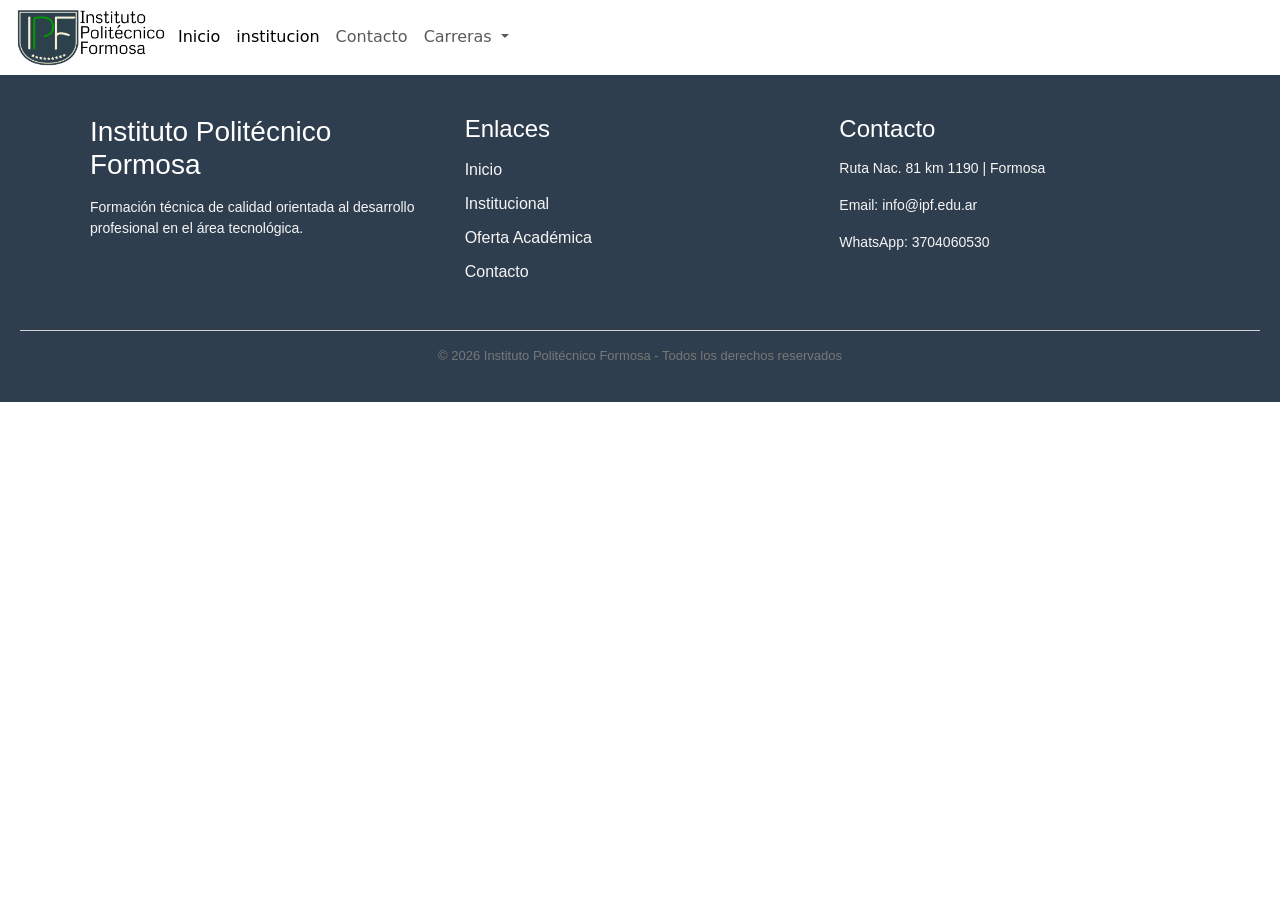
==== carreras.html @ 8bd0d52d "feat(all) contrui las estructuras base de las paginas y las enlace entre ellas" ====
<!doctype html>
<html lang="en">
  <head>
    <meta charset="UTF-8" />
    <meta name="viewport" content="width=device-width, initial-scale=1.0" />
    <link
      rel="shortcut icon"
      href="/assets/img/logo_institucional.png"
      type="image/x-icon"
    />
    <link
      href="https://cdn.jsdelivr.net/npm/bootstrap@5.3.8/dist/css/bootstrap.min.css"
      rel="stylesheet"
      integrity="sha384-sRIl4kxILFvY47J16cr9ZwB07vP4J8+LH7qKQnuqkuIAvNWLzeN8tE5YBujZqJLB"
      crossorigin="anonymous"
    />
    <link rel="stylesheet" href="/assets/css/style.css"> <!-- estilos generales -->
    <link rel="stylesheet" href="/assets/css/carreras.css" /> <!-- estilos propios-->
    <title>IPF</title>
  </head>
  <body>
    <!--================== header desarrollo ================-->
    <header class="header">
      <nav class="navbar navbar-expand-lg bg-body-tertiary">
        <div class="container-fluid d-flex justify-content-lg-center w-100 bg">
          <div class="content-nav-img w-25 mx-1">
            <img src="/assets/img/logo.png" alt="logo IPF" class="w-100" />
          </div>
          <button
            class="navbar-toggler"
            type="button"
            data-bs-toggle="collapse"
            data-bs-target="#navbarNavDropdown"
            aria-controls="navbarNavDropdown"
            aria-expanded="false"
            aria-label="Toggle navigation"
          >
            <span class="navbar-toggler-icon"></span>
          </button>
          <div class="collapse navbar-collapse" id="navbarNavDropdown">
            <ul class="navbar-nav">
              <li class="nav-item">
                <a
                  class="nav-link active"
                  aria-current="page"
                  href="/index.html"
                  >Inicio</a
                >
              </li>
              <li class="nav-item">
                <a
                  class="nav-link active"
                  aria-current="page"
                  href="institucional.html"
                  >institucion</a
                >
              </li>
              <li class="nav-item">
                <a class="nav-link" href="#">Contacto</a>
              </li>
              <li class="nav-item dropdown">
                <a
                  class="nav-link dropdown-toggle"
                  href="#"
                  role="button"
                  data-bs-toggle="dropdown"
                  aria-expanded="false"
                >
                  Carreras
                </a>
                <ul class="dropdown-menu">
                  <li>
                    <a class="dropdown-item" href="#"
                      >Tecnicatura Superior de Desarrollo de Software
                      Multiplataforma</a
                    >
                  </li>
                  <li>
                    <a class="dropdown-item" href="#"
                      >Tecnicatura Superior en quimica industrial
                    </a>
                  </li>
                  <li>
                    <a class="dropdown-item" href="#"
                      >Tecnicatura Superior en Mecatronica</a
                    >
                  </li>
                  <li>
                    <a class="dropdown-item" href="#"
                      >Tecnicatura Superior en Telecomunicaciones</a
                    >
                  </li>
                </ul>
              </li>
            </ul>
          </div>
        </div>
      </nav>
    </header>

    <!--================== header desarrollo ================-->
    <main class="main"></main>

    <!--================== header desarrollo ================-->
    <footer class="footer">
      <div class="footer-container d-flex justify-content-between flex-wrap gap-4">
        <!-- Columna 1 -->
        <div class="footer-col">
          <h3>Instituto Politécnico Formosa</h3>
          <p>
            Formación técnica de calidad orientada al desarrollo profesional en
            el área tecnológica.
          </p>
        </div>

        <!-- Columna 2 -->
        <div class="footer-col">
          <h4>Enlaces</h4>
          <ul>
            <li><a href="#">Inicio</a></li>
            <li><a href="#">Institucional</a></li>
            <li><a href="#">Oferta Académica</a></li>
            <li><a href="#">Contacto</a></li>
          </ul>
        </div>

        <!-- Columna 3 -->
        <div class="footer-col">
          <h4>Contacto</h4>
          <p>Ruta Nac. 81 km 1190 | Formosa</p>
          <p>Email: info@ipf.edu.ar</p>
          <p>WhatsApp: 3704060530</p>
        </div>
      </div>

      <div class="footer-bottom">
        <p>
          © 2026 Instituto Politécnico Formosa - Todos los derechos reservados
        </p>
      </div>
    </footer>
    <script
      src="https://cdn.jsdelivr.net/npm/bootstrap@5.3.8/dist/js/bootstrap.bundle.min.js"
      integrity="sha384-FKyoEForCGlyvwx9Hj09JcYn3nv7wiPVlz7YYwJrWVcXK/BmnVDxM+D2scQbITxI"
      crossorigin="anonymous"
    ></script>
  </body>
</html>
---- assets/css/style.css ----
:root {
  /* === COLORES PRINCIPALES === */

  /* Azul institucional (logo / textos importantes) */
    --color-primary: #2F3E4E;

    /* Verde institucional (acento principal) */
    --color-secondary: #00A859;

    /* Verde claro (detalles / hover / decoraciones) */
    --color-accent: #6CC24A;

    /* Turquesa (barra superior / info) */
    --color-info: #168A8A;


    /* === COLORES NEUTROS === */

    /* Fondo principal */
    --color-bg: #FFFFFF;

    /* Fondo secciones */
    --color-bg-light: #F5F5F5;

    /* Bordes / separadores */
    --color-border: #D1D1D1;

    /* Texto principal */
    --color-text: #444444;

    /* Texto secundario */
    --color-text-light: #777777;


    /* === TIPOGRAFÍA === */

    --font-title: 'Montserrat', sans-serif;
    --font-text: 'Open Sans', sans-serif;


    /* === SOMBRAS === */

    --shadow-soft: 0 2px 8px rgba(0, 0, 0, 0.08);
    --shadow-medium: 0 4px 12px rgba(0, 0, 0, 0.12);


    /* === TRANSICIONES === */

    --transition: all 0.3s ease;
}

*{
  padding: 0;
  margin: 0;
  box-sizing: border-box;
}

body{
  background-color: var(--color-bg);
  min-height: 100dvh;
}

/*estilos del header*/

.header{
  background-color: var(--color-bg) !important;
}

.navbar{
  background-color: transparent !important;
}

.content-nav-img {
  width: 20%;
  max-width: 150px;
  min-width: 100px;
}

.content-nav-img img {
  width: 100%;
}
/*estilos al footer*/
.footer {
  background-color: var(--color-primary);
  color: var(--color-bg);
  padding: 40px 20px 20px;
  font-family: var(--font-text);
}

.footer-container {
  max-width: 1100px;
  margin: auto;
}

.footer-col {
  flex: 1 1 150px;
}


.footer-col img{
  width: 80%;
}

.footer-col h3,
.footer-col h4 {
  font-family: var(--font-title);
  margin-bottom: 15px;
}

.footer-col p {
  font-size: 14px;
  color: var(--color-bg-light);
}

.footer-col ul {
  list-style: none;
  padding: 0;
}

.footer-col ul li {
  margin-bottom: 10px;
}

.footer-col ul li a {
  color: var(--color-bg-light);
  text-decoration: none;
  transition: var(--transition);
}

.footer-col ul li a:hover {
  color: var(--color-secondary);
}

.footer-bottom {
  border-top: 1px solid var(--color-border);
  margin-top: 30px;
  padding-top: 15px;
  text-align: center;
  font-size: 13px;
  color: var(--color-text-light);
}
---- assets/css/carreras.css ----
:root {
  /* === COLORES PRINCIPALES === */

  /* Azul institucional (logo / textos importantes) */
    --color-primary: #2F3E4E;

    /* Verde institucional (acento principal) */
    --color-secondary: #00A859;

    /* Verde claro (detalles / hover / decoraciones) */
    --color-accent: #6CC24A;

    /* Turquesa (barra superior / info) */
    --color-info: #168A8A;


    /* === COLORES NEUTROS === */

    /* Fondo principal */
    --color-bg: #FFFFFF;

    /* Fondo secciones */
    --color-bg-light: #F5F5F5;

    /* Bordes / separadores */
    --color-border: #D1D1D1;

    /* Texto principal */
    --color-text: #444444;

    /* Texto secundario */
    --color-text-light: #777777;


    /* === TIPOGRAFÍA === */

    --font-title: 'Montserrat', sans-serif;
    --font-text: 'Open Sans', sans-serif;


    /* === SOMBRAS === */

    --shadow-soft: 0 2px 8px rgba(0, 0, 0, 0.08);
    --shadow-medium: 0 4px 12px rgba(0, 0, 0, 0.12);


    /* === TRANSICIONES === */

    --transition: all 0.3s ease;
}
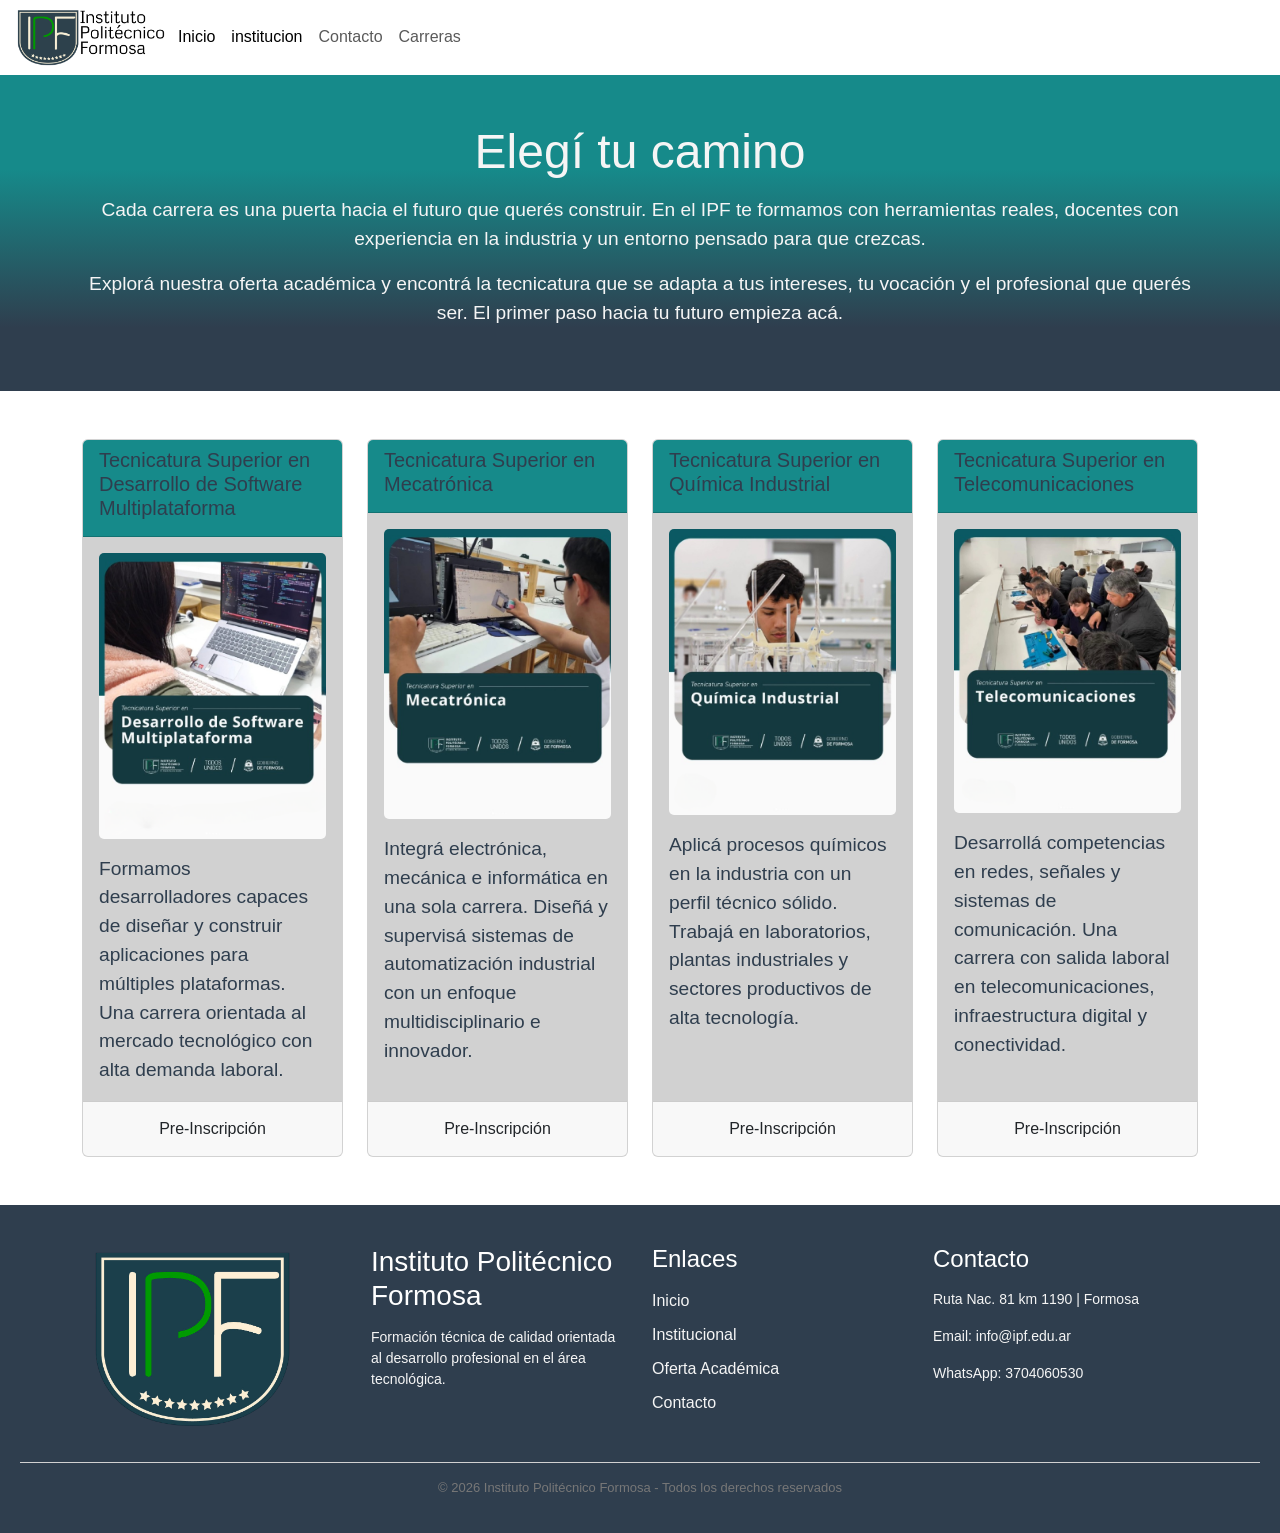
==== commit a884600d: "feat(carreras.html) se creo dos secciones -> carta de inzpiracion y 4 cartas de pre-inscripcion" ====
--- a/carreras.html
+++ b/carreras.html
@@ -14,8 +14,10 @@
       integrity="sha384-sRIl4kxILFvY47J16cr9ZwB07vP4J8+LH7qKQnuqkuIAvNWLzeN8tE5YBujZqJLB"
       crossorigin="anonymous"
     />
-    <link rel="stylesheet" href="/assets/css/style.css"> <!-- estilos generales -->
-    <link rel="stylesheet" href="/assets/css/carreras.css" /> <!-- estilos propios-->
+    <link rel="stylesheet" href="/assets/css/style.css" />
+    <!-- estilos generales -->
+    <link rel="stylesheet" href="/assets/css/carreras.css" />
+    <!-- estilos propios-->
     <title>IPF</title>
   </head>
   <body>
@@ -56,41 +58,10 @@
                 >
               </li>
               <li class="nav-item">
-                <a class="nav-link" href="#">Contacto</a>
-              </li>
-              <li class="nav-item dropdown">
-                <a
-                  class="nav-link dropdown-toggle"
-                  href="#"
-                  role="button"
-                  data-bs-toggle="dropdown"
-                  aria-expanded="false"
-                >
-                  Carreras
-                </a>
-                <ul class="dropdown-menu">
-                  <li>
-                    <a class="dropdown-item" href="#"
-                      >Tecnicatura Superior de Desarrollo de Software
-                      Multiplataforma</a
-                    >
-                  </li>
-                  <li>
-                    <a class="dropdown-item" href="#"
-                      >Tecnicatura Superior en quimica industrial
-                    </a>
-                  </li>
-                  <li>
-                    <a class="dropdown-item" href="#"
-                      >Tecnicatura Superior en Mecatronica</a
-                    >
-                  </li>
-                  <li>
-                    <a class="dropdown-item" href="#"
-                      >Tecnicatura Superior en Telecomunicaciones</a
-                    >
-                  </li>
-                </ul>
+                <a class="nav-link" href="contacto.html">Contacto</a>
+              </li>
+              <li class="nav-item">
+                <a class="nav-link" href="carreras.html">Carreras</a>
               </li>
             </ul>
           </div>
@@ -99,12 +70,129 @@
     </header>
 
     <!--================== header desarrollo ================-->
-    <main class="main"></main>
+    <main class="main">
+      <section class="bienvenida-carreras py-5 w-100">
+        <div class="container text-center w-100">
+          <h2>Elegí tu camino</h2>
+          <p class="lead mt-3">
+            Cada carrera es una puerta hacia el futuro que querés construir. En
+            el IPF te formamos con herramientas reales, docentes con experiencia
+            en la industria y un entorno pensado para que crezcas.
+          </p>
+          <p class="mt-2">
+            Explorá nuestra oferta académica y encontrá la tecnicatura que se
+            adapta a tus intereses, tu vocación y el profesional que querés ser.
+            El primer paso hacia tu futuro empieza acá.
+          </p>
+        </div>
+      </section>
+
+<section class="tarjetas-inscripcion py-5">
+  <div class="container">
+    <div class="row g-4 justify-content-center">
+
+      <!-- Card 1 - Software -->
+      <div class="col-md-3">
+        <div class="card h-100">
+          <div class="card-header">
+            <h5>Tecnicatura Superior en Desarrollo de Software Multiplataforma</h5>
+          </div>
+          <div class="card-body">
+            <div class="cont-img-card">
+              <img src="/assets/img/tarjeta4-softaware.PNG" class="w-100" alt="Imagen carrera Software">
+            </div>
+            <p class="card-text mt-3">
+              Formamos desarrolladores capaces de diseñar y construir aplicaciones
+              para múltiples plataformas. Una carrera orientada al mercado tecnológico
+              con alta demanda laboral.
+            </p>
+          </div>
+          <div class="card-footer">
+            <a href="#" class="btn w-100">Pre-Inscripción</a>
+          </div>
+        </div>
+      </div>
+
+      <!-- Card 2 - Mecatrónica -->
+      <div class="col-md-3">
+        <div class="card h-100">
+          <div class="card-header">
+            <h5>Tecnicatura Superior en Mecatrónica</h5>
+          </div>
+          <div class="card-body">
+            <div class="cont-img-card">
+              <img src="/assets/img/tarjeta2-mecatronica.PNG" class="w-100" alt="Imagen carrera Mecatrónica">
+            </div>
+            <p class="card-text mt-3">
+              Integrá electrónica, mecánica e informática en una sola carrera.
+              Diseñá y supervisá sistemas de automatización industrial con un
+              enfoque multidisciplinario e innovador.
+            </p>
+          </div>
+          <div class="card-footer">
+            <a href="#" class="btn w-100">Pre-Inscripción</a>
+          </div>
+        </div>
+      </div>
+
+      <!-- Card 3 - Química -->
+      <div class="col-md-3">
+        <div class="card h-100">
+          <div class="card-header">
+            <h5>Tecnicatura Superior en Química Industrial</h5>
+          </div>
+          <div class="card-body">
+            <div class="cont-img-card">
+              <img src="/assets/img/tarjeta3-quimica.PNG" class="w-100" alt="Imagen carrera Química Industrial">
+            </div>
+            <p class="card-text mt-3">
+              Aplicá procesos químicos en la industria con un perfil técnico
+              sólido. Trabajá en laboratorios, plantas industriales y sectores
+              productivos de alta tecnología.
+            </p>
+          </div>
+          <div class="card-footer">
+            <a href="#" class="btn w-100">Pre-Inscripción</a>
+          </div>
+        </div>
+      </div>
+
+      <!-- Card 4 - Telecomunicaciones -->
+      <div class="col-md-3">
+        <div class="card h-100">
+          <div class="card-header">
+            <h5>Tecnicatura Superior en Telecomunicaciones</h5>
+          </div>
+          <div class="card-body">
+            <div class="cont-img-card">
+              <img src="/assets/img/tarjeta1-teleco.PNG" class="w-100" alt="Imagen carrera Telecomunicaciones">
+            </div>
+            <p class="card-text mt-3">
+              Desarrollá competencias en redes, señales y sistemas de comunicación.
+              Una carrera con salida laboral en telecomunicaciones, infraestructura
+              digital y conectividad.
+            </p>
+          </div>
+          <div class="card-footer">
+            <a href="#" class="btn w-100">Pre-Inscripción</a>
+          </div>
+        </div>
+      </div>
+
+    </div>
+  </div>
+</section>
+    </main>
 
     <!--================== header desarrollo ================-->
     <footer class="footer">
-      <div class="footer-container d-flex justify-content-between flex-wrap gap-4">
+      <div
+        class="footer-container d-flex justify-content-between flex-wrap gap-4"
+      >
         <!-- Columna 1 -->
+        <div class="footer-col">
+          <img src="/assets/img/logo_institucional.png" alt="logo ipf" />
+        </div>
         <div class="footer-col">
           <h3>Instituto Politécnico Formosa</h3>
           <p>
--- a/assets/css/style.css
+++ b/assets/css/style.css
@@ -13,7 +13,7 @@
     /* Turquesa (barra superior / info) */
     --color-info: #168A8A;
 
-
+    --color-complementary: #fbedd4;
     /* === COLORES NEUTROS === */
 
     /* Fondo principal */
@@ -53,6 +53,7 @@
   padding: 0;
   margin: 0;
   box-sizing: border-box;
+  font-family: var(--font-text);
 }
 
 body{
@@ -64,10 +65,17 @@
 
 .header{
   background-color: var(--color-bg) !important;
+  position: sticky;
+  top: 0;
+  z-index: 1;
 }
 
 .navbar{
   background-color: transparent !important;
+}
+
+ul li a:hover{
+    color: var(--color-secondary) !important;
 }
 
 .content-nav-img {
--- a/assets/css/carreras.css
+++ b/assets/css/carreras.css
@@ -31,7 +31,7 @@
     /* Texto secundario */
     --color-text-light: #777777;
 
-
+    --color-complementary: #fbedd4;
     /* === TIPOGRAFÍA === */
 
     --font-title: 'Montserrat', sans-serif;
@@ -48,3 +48,40 @@
 
     --transition: all 0.3s ease;
 }
+
+/*bienvenida */
+
+.bienvenida-carreras{
+  background: linear-gradient(var(--color-info)30%, var(--color-primary)80%);
+}
+
+.container h2{
+  color: var(--color-bg-light);
+  font-size: var(--font-title);
+  font-size: 3rem;
+}
+
+.container p{
+  color: var(--color-bg-light);
+  font-size: 1.2rem;
+}
+
+
+/*pre-inscripciones */
+
+
+.card-header{
+  background-color: var(--color-info);
+  color: var(--color-primary);
+}
+
+.card-body{
+  background-color: var(--color-border);
+}
+
+.card-body img{
+  border-radius: 5px;
+}
+.card-text{
+  color: var(--color-primary)!important;
+}
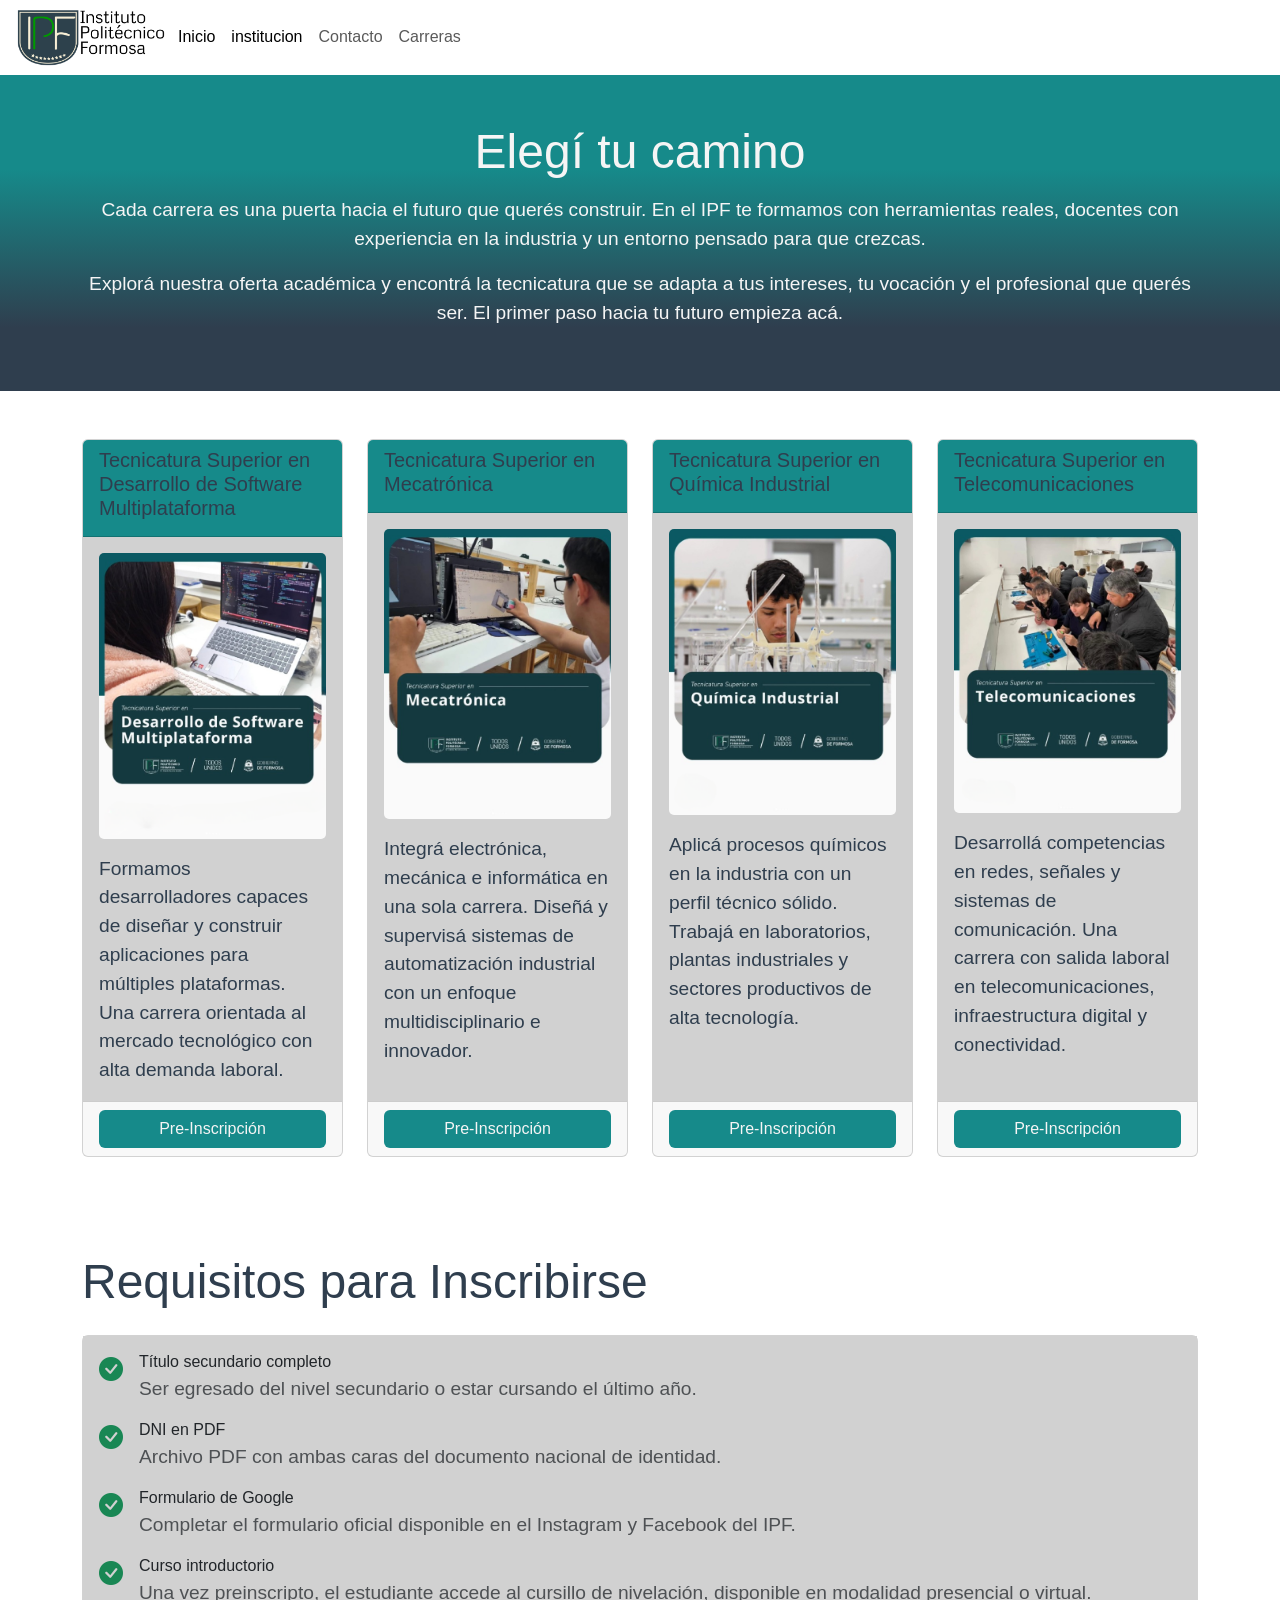
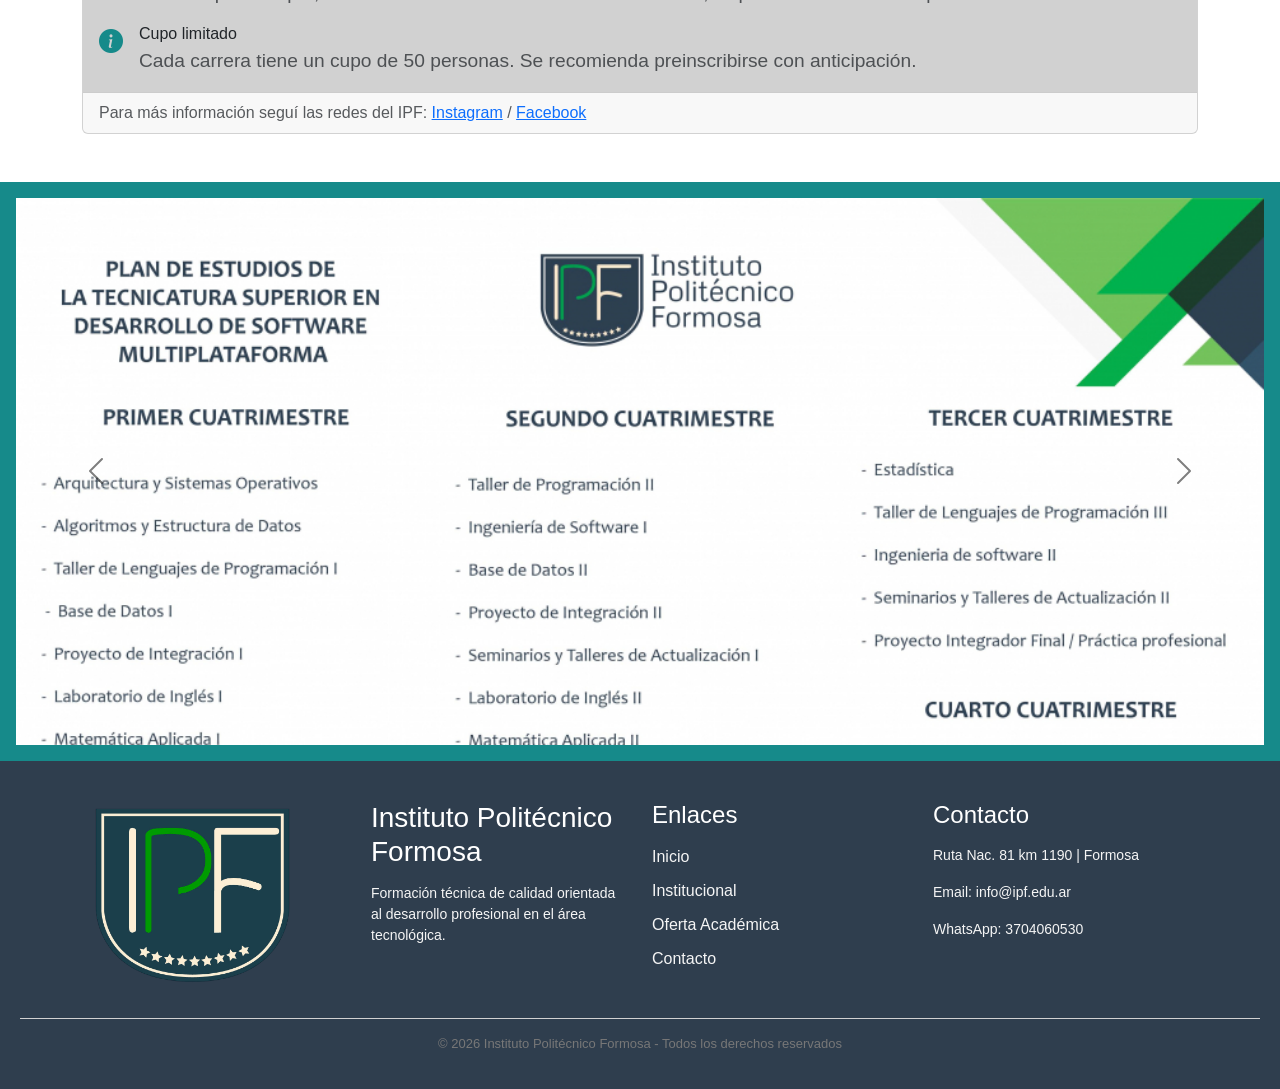
==== commit 85e76c3a: "feat(carreras.html) se añadio dos secciones las de requisitos para inscripcion y las de materias par" ====
--- a/carreras.html
+++ b/carreras.html
@@ -14,6 +14,7 @@
       integrity="sha384-sRIl4kxILFvY47J16cr9ZwB07vP4J8+LH7qKQnuqkuIAvNWLzeN8tE5YBujZqJLB"
       crossorigin="anonymous"
     />
+    <link rel="stylesheet" href="https://cdn.jsdelivr.net/npm/bootstrap-icons@1.11.3/font/bootstrap-icons.min.css">
     <link rel="stylesheet" href="/assets/css/style.css" />
     <!-- estilos generales -->
     <link rel="stylesheet" href="/assets/css/carreras.css" />
@@ -69,7 +70,7 @@
       </nav>
     </header>
 
-    <!--================== header desarrollo ================-->
+    <!--================== main desarrollo ================-->
     <main class="main">
       <section class="bienvenida-carreras py-5 w-100">
         <div class="container text-center w-100">
@@ -87,101 +88,221 @@
         </div>
       </section>
 
-<section class="tarjetas-inscripcion py-5">
-  <div class="container">
-    <div class="row g-4 justify-content-center">
-
-      <!-- Card 1 - Software -->
-      <div class="col-md-3">
-        <div class="card h-100">
-          <div class="card-header">
-            <h5>Tecnicatura Superior en Desarrollo de Software Multiplataforma</h5>
-          </div>
-          <div class="card-body">
-            <div class="cont-img-card">
-              <img src="/assets/img/tarjeta4-softaware.PNG" class="w-100" alt="Imagen carrera Software">
-            </div>
-            <p class="card-text mt-3">
-              Formamos desarrolladores capaces de diseñar y construir aplicaciones
-              para múltiples plataformas. Una carrera orientada al mercado tecnológico
-              con alta demanda laboral.
-            </p>
-          </div>
-          <div class="card-footer">
-            <a href="#" class="btn w-100">Pre-Inscripción</a>
-          </div>
-        </div>
-      </div>
-
-      <!-- Card 2 - Mecatrónica -->
-      <div class="col-md-3">
-        <div class="card h-100">
-          <div class="card-header">
-            <h5>Tecnicatura Superior en Mecatrónica</h5>
-          </div>
-          <div class="card-body">
-            <div class="cont-img-card">
-              <img src="/assets/img/tarjeta2-mecatronica.PNG" class="w-100" alt="Imagen carrera Mecatrónica">
-            </div>
-            <p class="card-text mt-3">
-              Integrá electrónica, mecánica e informática en una sola carrera.
-              Diseñá y supervisá sistemas de automatización industrial con un
-              enfoque multidisciplinario e innovador.
-            </p>
-          </div>
-          <div class="card-footer">
-            <a href="#" class="btn w-100">Pre-Inscripción</a>
-          </div>
-        </div>
-      </div>
-
-      <!-- Card 3 - Química -->
-      <div class="col-md-3">
-        <div class="card h-100">
-          <div class="card-header">
-            <h5>Tecnicatura Superior en Química Industrial</h5>
-          </div>
-          <div class="card-body">
-            <div class="cont-img-card">
-              <img src="/assets/img/tarjeta3-quimica.PNG" class="w-100" alt="Imagen carrera Química Industrial">
-            </div>
-            <p class="card-text mt-3">
-              Aplicá procesos químicos en la industria con un perfil técnico
-              sólido. Trabajá en laboratorios, plantas industriales y sectores
-              productivos de alta tecnología.
-            </p>
-          </div>
-          <div class="card-footer">
-            <a href="#" class="btn w-100">Pre-Inscripción</a>
-          </div>
-        </div>
-      </div>
-
-      <!-- Card 4 - Telecomunicaciones -->
-      <div class="col-md-3">
-        <div class="card h-100">
-          <div class="card-header">
-            <h5>Tecnicatura Superior en Telecomunicaciones</h5>
-          </div>
-          <div class="card-body">
-            <div class="cont-img-card">
-              <img src="/assets/img/tarjeta1-teleco.PNG" class="w-100" alt="Imagen carrera Telecomunicaciones">
-            </div>
-            <p class="card-text mt-3">
-              Desarrollá competencias en redes, señales y sistemas de comunicación.
-              Una carrera con salida laboral en telecomunicaciones, infraestructura
-              digital y conectividad.
-            </p>
-          </div>
-          <div class="card-footer">
-            <a href="#" class="btn w-100">Pre-Inscripción</a>
-          </div>
-        </div>
-      </div>
-
-    </div>
-  </div>
-</section>
+      <section class="tarjetas-inscripcion py-5">
+        <div class="container">
+          <div class="row g-4 justify-content-center">
+            <!-- Card 1 - Software -->
+            <div class="col-md-3">
+              <div class="card h-100">
+                <div class="card-header">
+                  <h5>
+                    Tecnicatura Superior en Desarrollo de Software
+                    Multiplataforma
+                  </h5>
+                </div>
+                <div class="card-body">
+                  <div class="cont-img-card">
+                    <img
+                      src="/assets/img/tarjeta4-softaware.PNG"
+                      class="w-100"
+                      alt="Imagen carrera Software"
+                    />
+                  </div>
+                  <p class="card-text mt-3">
+                    Formamos desarrolladores capaces de diseñar y construir
+                    aplicaciones para múltiples plataformas. Una carrera
+                    orientada al mercado tecnológico con alta demanda laboral.
+                  </p>
+                </div>
+                <div class="card-footer">
+                  <a href="#" class="btn w-100">Pre-Inscripción</a>
+                </div>
+              </div>
+            </div>
+
+            <!-- Card 2 - Mecatrónica -->
+            <div class="col-md-3">
+              <div class="card h-100">
+                <div class="card-header">
+                  <h5>Tecnicatura Superior en Mecatrónica</h5>
+                </div>
+                <div class="card-body">
+                  <div class="cont-img-card">
+                    <img
+                      src="/assets/img/tarjeta2-mecatronica.PNG"
+                      class="w-100"
+                      alt="Imagen carrera Mecatrónica"
+                    />
+                  </div>
+                  <p class="card-text mt-3">
+                    Integrá electrónica, mecánica e informática en una sola
+                    carrera. Diseñá y supervisá sistemas de automatización
+                    industrial con un enfoque multidisciplinario e innovador.
+                  </p>
+                </div>
+                <div class="card-footer">
+                  <a href="#" class="btn w-100">Pre-Inscripción</a>
+                </div>
+              </div>
+            </div>
+
+            <!-- Card 3 - Química -->
+            <div class="col-md-3">
+              <div class="card h-100">
+                <div class="card-header">
+                  <h5>Tecnicatura Superior en Química Industrial</h5>
+                </div>
+                <div class="card-body">
+                  <div class="cont-img-card">
+                    <img
+                      src="/assets/img/tarjeta3-quimica.PNG"
+                      class="w-100"
+                      alt="Imagen carrera Química Industrial"
+                    />
+                  </div>
+                  <p class="card-text mt-3">
+                    Aplicá procesos químicos en la industria con un perfil
+                    técnico sólido. Trabajá en laboratorios, plantas
+                    industriales y sectores productivos de alta tecnología.
+                  </p>
+                </div>
+                <div class="card-footer">
+                  <a href="#" class="btn w-100">Pre-Inscripción</a>
+                </div>
+              </div>
+            </div>
+
+            <!-- Card 4 - Telecomunicaciones -->
+            <div class="col-md-3">
+              <div class="card h-100">
+                <div class="card-header">
+                  <h5>Tecnicatura Superior en Telecomunicaciones</h5>
+                </div>
+                <div class="card-body">
+                  <div class="cont-img-card">
+                    <img
+                      src="/assets/img/tarjeta1-teleco.PNG"
+                      class="w-100"
+                      alt="Imagen carrera Telecomunicaciones"
+                    />
+                  </div>
+                  <p class="card-text mt-3">
+                    Desarrollá competencias en redes, señales y sistemas de
+                    comunicación. Una carrera con salida laboral en
+                    telecomunicaciones, infraestructura digital y conectividad.
+                  </p>
+                </div>
+                <div class="card-footer">
+                  <a href="#" class="btn w-100">Pre-Inscripción</a>
+                </div>
+              </div>
+            </div>
+          </div>
+        </div>
+      </section>
+        <!-- section requisitos-->
+      <section class="requisitos py-5">
+        <div class="container">
+
+          <div class="card-inf mb-4">
+            <h2>Requisitos para Inscribirse</h2>
+          </div>
+
+          <div class="card">
+            <div class="card-body">
+
+              <!-- Requisito 1 -->
+              <div class="d-flex align-items-start gap-3 mb-3">
+                <i class="bi bi-check-circle-fill fs-4 text-success"></i>
+                <div>
+                  <h6 class="mb-1">Título secundario completo</h6>
+                  <p class="text-muted mb-0">Ser egresado del nivel secundario o estar cursando el último año.</p>
+                </div>
+              </div>
+
+              <!-- Requisito 2 -->
+              <div class="d-flex align-items-start gap-3 mb-3">
+                <i class="bi bi-check-circle-fill fs-4 text-success"></i>
+                <div>
+                  <h6 class="mb-1">DNI en PDF</h6>
+                  <p class="text-muted mb-0">Archivo PDF con ambas caras del documento nacional de identidad.</p>
+                </div>
+              </div>
+
+              <!-- Requisito 3 -->
+              <div class="d-flex align-items-start gap-3 mb-3">
+                <i class="bi bi-check-circle-fill fs-4 text-success"></i>
+                <div>
+                  <h6 class="mb-1">Formulario de Google</h6>
+                  <p class="text-muted mb-0">Completar el formulario oficial disponible en el Instagram y Facebook del IPF.</p>
+                </div>
+              </div>
+
+              <!-- Requisito 4 -->
+              <div class="d-flex align-items-start gap-3 mb-3">
+                <i class="bi bi-check-circle-fill fs-4 text-success"></i>
+                <div>
+                  <h6 class="mb-1">Curso introductorio</h6>
+                  <p class="text-muted mb-0">Una vez preinscripto, el estudiante accede al cursillo de nivelación, disponible en modalidad presencial o virtual.</p>
+                </div>
+              </div>
+
+              <!-- Requisito 5 -->
+              <div class="d-flex align-items-start gap-3">
+                <i class="bi bi-info-circle-fill fs-4" style="color: var(--color-info);"></i>
+                <div>
+                  <h6 class="mb-1">Cupo limitado</h6>
+                  <p class="text-muted mb-0">Cada carrera tiene un cupo de 50 personas. Se recomienda preinscribirse con anticipación.</p>
+                </div>
+              </div>
+
+            </div>
+            <div class="card-footer text-muted">
+              Para más información seguí las redes del IPF:
+              <a href="https://www.instagram.com/ipformosa" target="_blank">Instagram</a> /
+              <a href="https://www.facebook.com/IPFormosa" target="_blank">Facebook</a>
+            </div>
+          </div>
+
+        </div>
+      </section>
+
+      <section class="materias">
+        <div id="carouselExample" class="carousel slide">
+          <div class="carousel-inner p-3 contenedor-materias">
+            <div class="carousel-item active">
+              <img src="/assets/img/materia-software.jpg" class="d-block w-100" alt="materias-software" />
+            </div>
+            <div class="carousel-item">
+              <img src="/assets/img/materias-teleco.png" class="d-block w-100" alt="materias-teleco" />
+            </div>
+            <div class="carousel-item">
+              <img src="/assets/img/materias-quimica.png" class="d-block w-100" alt="materias-quimica" />
+            </div>
+            <div class="carousel-item">
+              <img src="/assets/img/materia-mecatronica (1).jpg" class="d-block w-100" alt="materias-mecatronica" />
+            </div>
+          </div>
+          <button
+            class="carousel-control-prev btn-text"
+            type="button"
+            data-bs-target="#carouselExample"
+            data-bs-slide="prev"
+          >
+            <span class="carousel-control-prev-icon" aria-hidden="true"></span>
+            <span class="visually-hidden">Previous</span>
+          </button>
+          <button
+            class="carousel-control-next btn-text"
+            type="button"
+            data-bs-target="#carouselExample"
+            data-bs-slide="next"
+          >
+            <span class="carousel-control-next-icon" aria-hidden="true"></span>
+            <span class="visually-hidden ">Next</span>
+          </button>
+        </div>
+      </section>
     </main>
 
     <!--================== header desarrollo ================-->
--- a/assets/css/style.css
+++ b/assets/css/style.css
@@ -59,6 +59,7 @@
 body{
   background-color: var(--color-bg);
   min-height: 100dvh;
+  scroll-behavior: smooth;
 }
 
 /*estilos del header*/
--- a/assets/css/carreras.css
+++ b/assets/css/carreras.css
@@ -84,4 +84,31 @@
 }
 .card-text{
   color: var(--color-primary)!important;
+}
+
+.btn{
+  background-color: var(--color-info);
+  color: var(--color-bg-light);
+}
+
+.btn:hover{
+  background-color: var(--color-primary);
+  color: var(--color-info);
+}
+
+/*materias*/
+
+.contenedor-materias{
+  background-color: var(--color-info);
+}
+
+.carousel-control-prev-icon,
+.carousel-control-next-icon {
+  filter: invert(1); /* blanco a negro */
+}
+
+/*requisitos*/
+
+.card-inf h2{
+  color: var(--color-primary);
 }
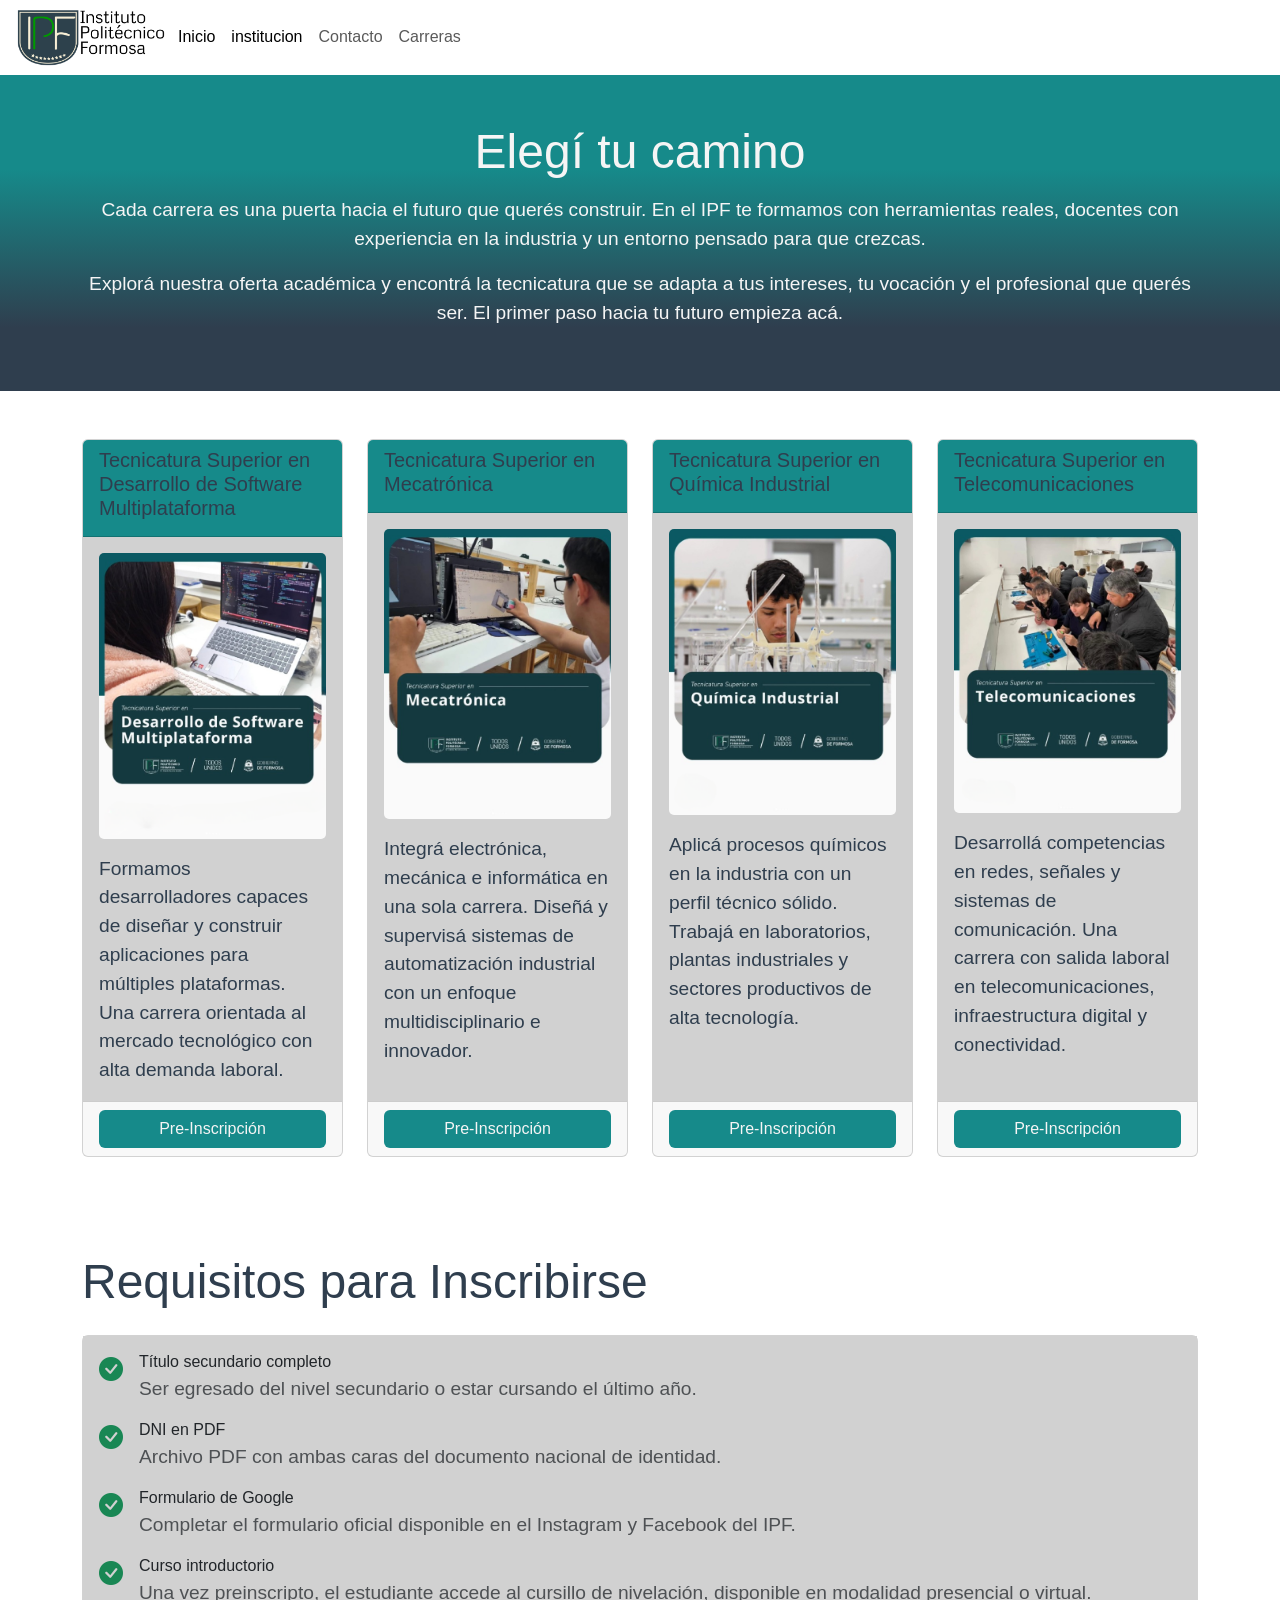
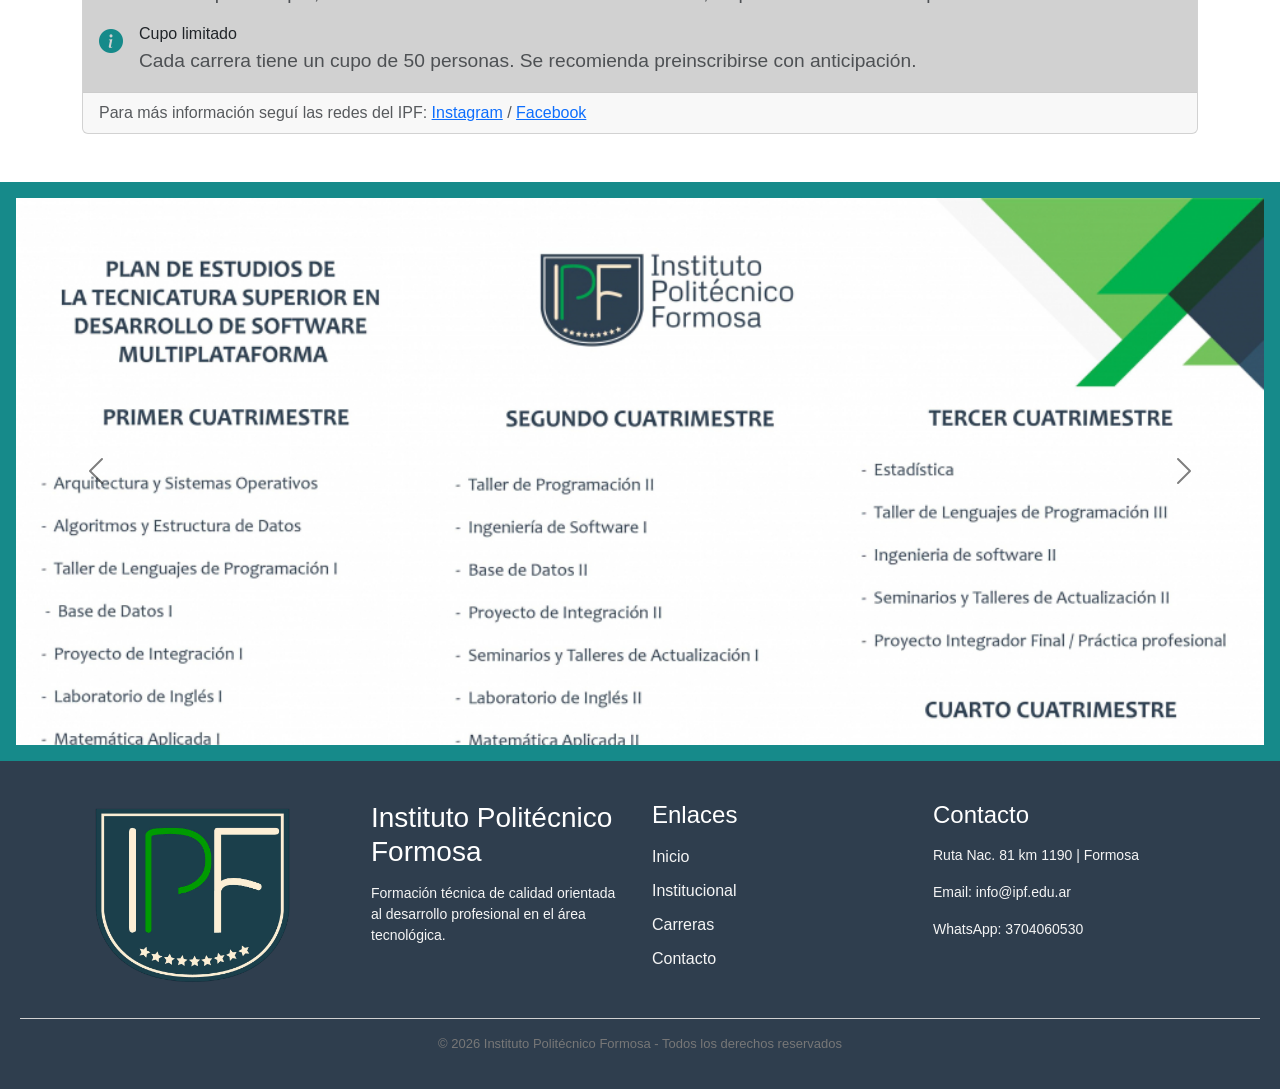
==== commit f414ed07: "fix(index) se arreglo un problema de etiquetas padres" ====
--- a/carreras.html
+++ b/carreras.html
@@ -326,10 +326,10 @@
         <div class="footer-col">
           <h4>Enlaces</h4>
           <ul>
-            <li><a href="#">Inicio</a></li>
-            <li><a href="#">Institucional</a></li>
-            <li><a href="#">Oferta Académica</a></li>
-            <li><a href="#">Contacto</a></li>
+            <li><a href="index.html">Inicio</a></li>
+            <li><a href="institucional.html">Institucional</a></li>
+            <li><a href="carreras.html">Carreras</a></li>
+            <li><a href="contacto.html">Contacto</a></li>
           </ul>
         </div>
 
